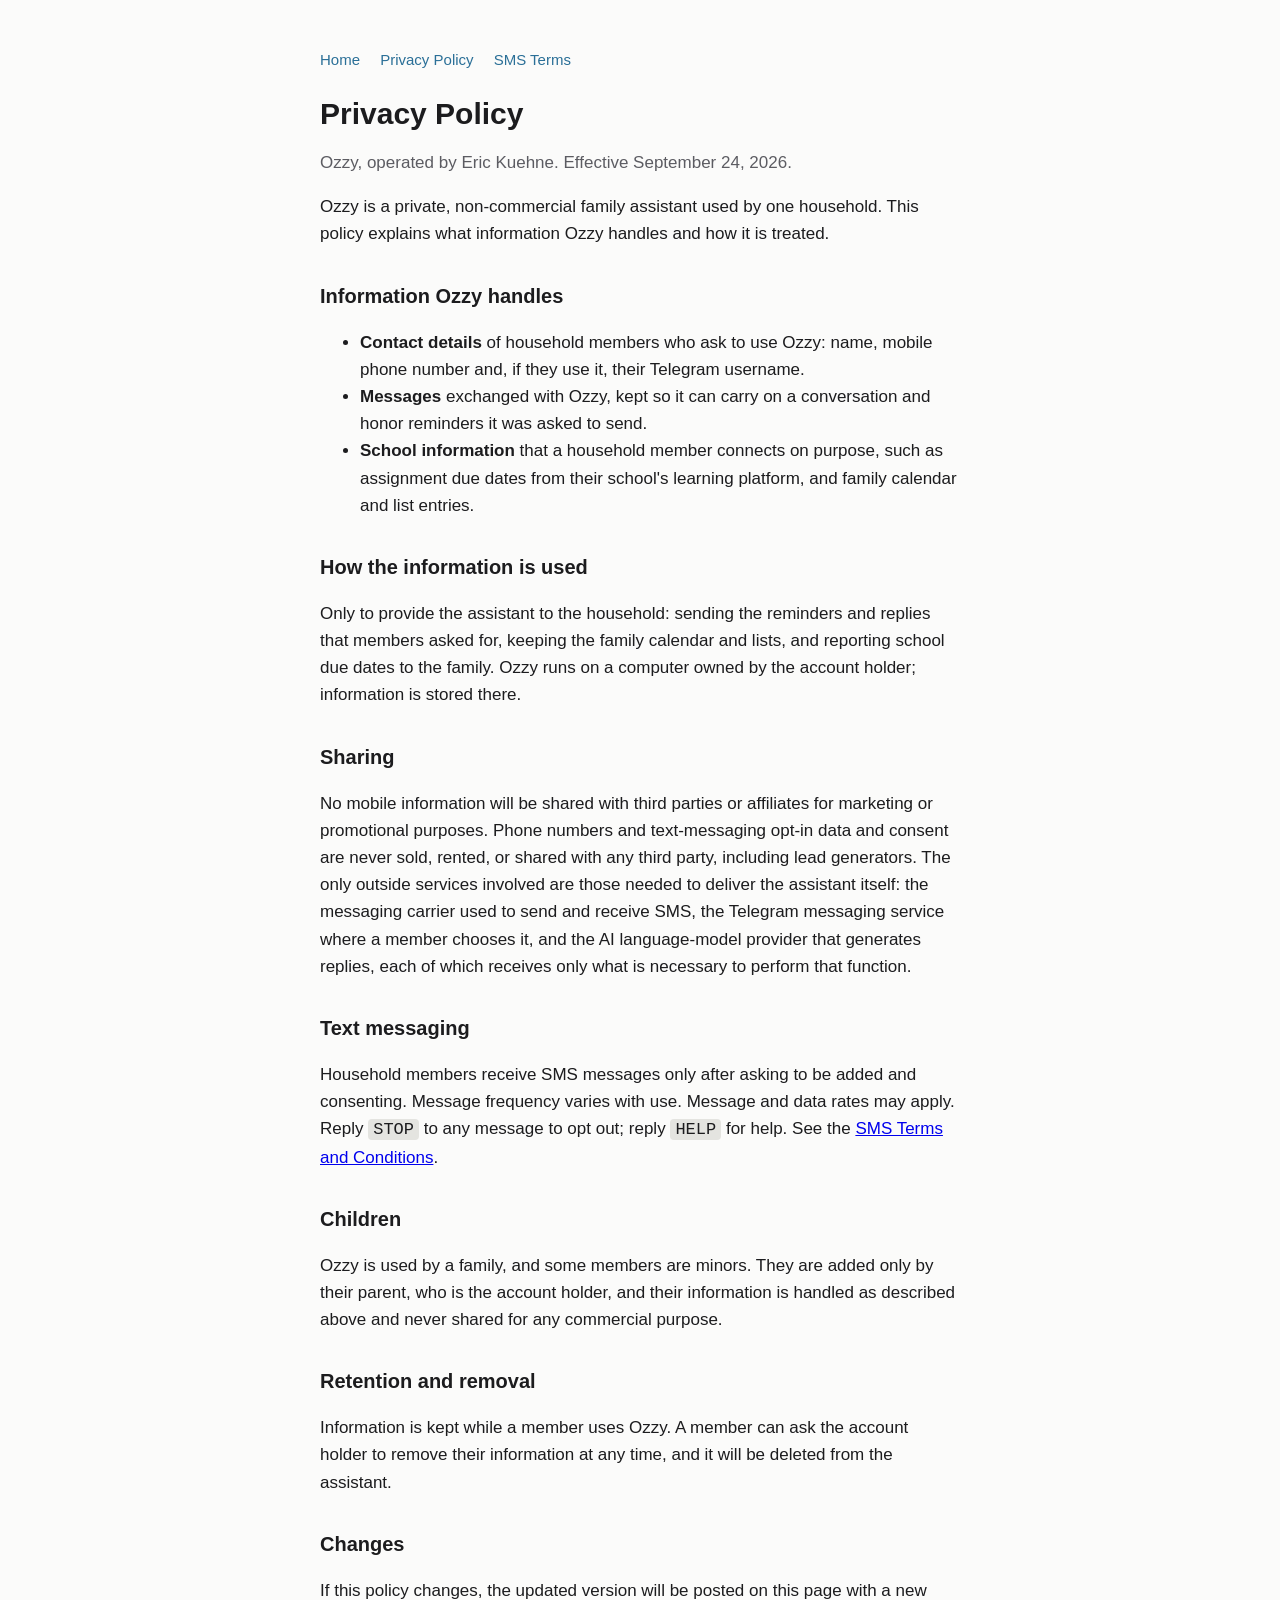
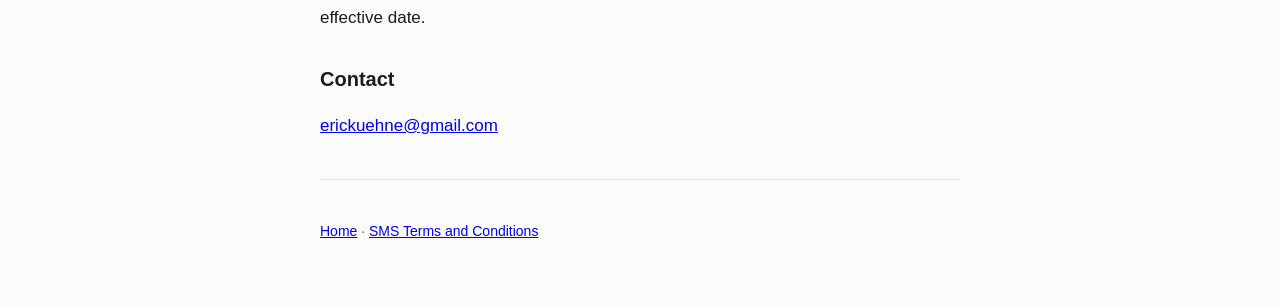
==== privacy.html @ 7b053467 "Ozzy site: home, privacy policy, SMS terms" ====
<!doctype html>
<html lang="en">
<head>
<meta charset="utf-8">
<meta name="viewport" content="width=device-width, initial-scale=1">
<title>Ozzy Privacy Policy</title>
<link rel="stylesheet" href="style.css">
</head>
<body>
<main>
<header><nav><a href="./">Home</a> <a href="privacy.html">Privacy Policy</a> <a href="terms.html">SMS Terms</a></nav></header>
<h1>Privacy Policy</h1>
<p class="muted">Ozzy, operated by Eric Kuehne. Effective September 24, 2026.</p>

<p>Ozzy is a private, non-commercial family assistant used by one household. This policy explains what information Ozzy handles and how it is treated.</p>

<h2>Information Ozzy handles</h2>
<ul>
<li><strong>Contact details</strong> of household members who ask to use Ozzy: name, mobile phone number and, if they use it, their Telegram username.</li>
<li><strong>Messages</strong> exchanged with Ozzy, kept so it can carry on a conversation and honor reminders it was asked to send.</li>
<li><strong>School information</strong> that a household member connects on purpose, such as assignment due dates from their school's learning platform, and family calendar and list entries.</li>
</ul>

<h2>How the information is used</h2>
<p>Only to provide the assistant to the household: sending the reminders and replies that members asked for, keeping the family calendar and lists, and reporting school due dates to the family. Ozzy runs on a computer owned by the account holder; information is stored there.</p>

<h2>Sharing</h2>
<p>No mobile information will be shared with third parties or affiliates for marketing or promotional purposes. Phone numbers and text-messaging opt-in data and consent are never sold, rented, or shared with any third party, including lead generators. The only outside services involved are those needed to deliver the assistant itself: the messaging carrier used to send and receive SMS, the Telegram messaging service where a member chooses it, and the AI language-model provider that generates replies, each of which receives only what is necessary to perform that function.</p>

<h2>Text messaging</h2>
<p>Household members receive SMS messages only after asking to be added and consenting. Message frequency varies with use. Message and data rates may apply. Reply <code>STOP</code> to any message to opt out; reply <code>HELP</code> for help. See the <a href="terms.html">SMS Terms and Conditions</a>.</p>

<h2>Children</h2>
<p>Ozzy is used by a family, and some members are minors. They are added only by their parent, who is the account holder, and their information is handled as described above and never shared for any commercial purpose.</p>

<h2>Retention and removal</h2>
<p>Information is kept while a member uses Ozzy. A member can ask the account holder to remove their information at any time, and it will be deleted from the assistant.</p>

<h2>Changes</h2>
<p>If this policy changes, the updated version will be posted on this page with a new effective date.</p>

<h2>Contact</h2>
<p><a href="mailto:erickuehne@gmail.com">erickuehne@gmail.com</a></p>

<hr>
<footer><a href="./">Home</a> · <a href="terms.html">SMS Terms and Conditions</a></footer>
</main>
</body>
</html>
---- style.css ----
:root { --fg: #1c1c1e; --muted: #5c5c62; --bg: #fbfbfa; --accent: #2a6f97; --line: #e4e4e0; }
@media (prefers-color-scheme: dark) { :root { --fg: #ececec; --muted: #a6a6ad; --bg: #141416; --accent: #7fb3d5; --line: #2c2c30; } }
* { box-sizing: border-box; }
body { margin: 0; background: var(--bg); color: var(--fg); font: 17px/1.6 -apple-system, "Segoe UI", Helvetica, Arial, sans-serif; }
main { max-width: 680px; margin: 0 auto; padding: 48px 20px 64px; }
header nav { font-size: 15px; color: var(--muted); }
header nav a { color: var(--accent); text-decoration: none; margin-right: 16px; }
h1 { font-size: 30px; line-height: 1.2; margin: 24px 0 8px; }
h2 { font-size: 20px; margin: 32px 0 8px; }
p, li { color: var(--fg); }
.muted { color: var(--muted); }
hr { border: 0; border-top: 1px solid var(--line); margin: 40px 0; }
footer { font-size: 14px; color: var(--muted); }
code { background: var(--line); padding: 1px 5px; border-radius: 4px; }
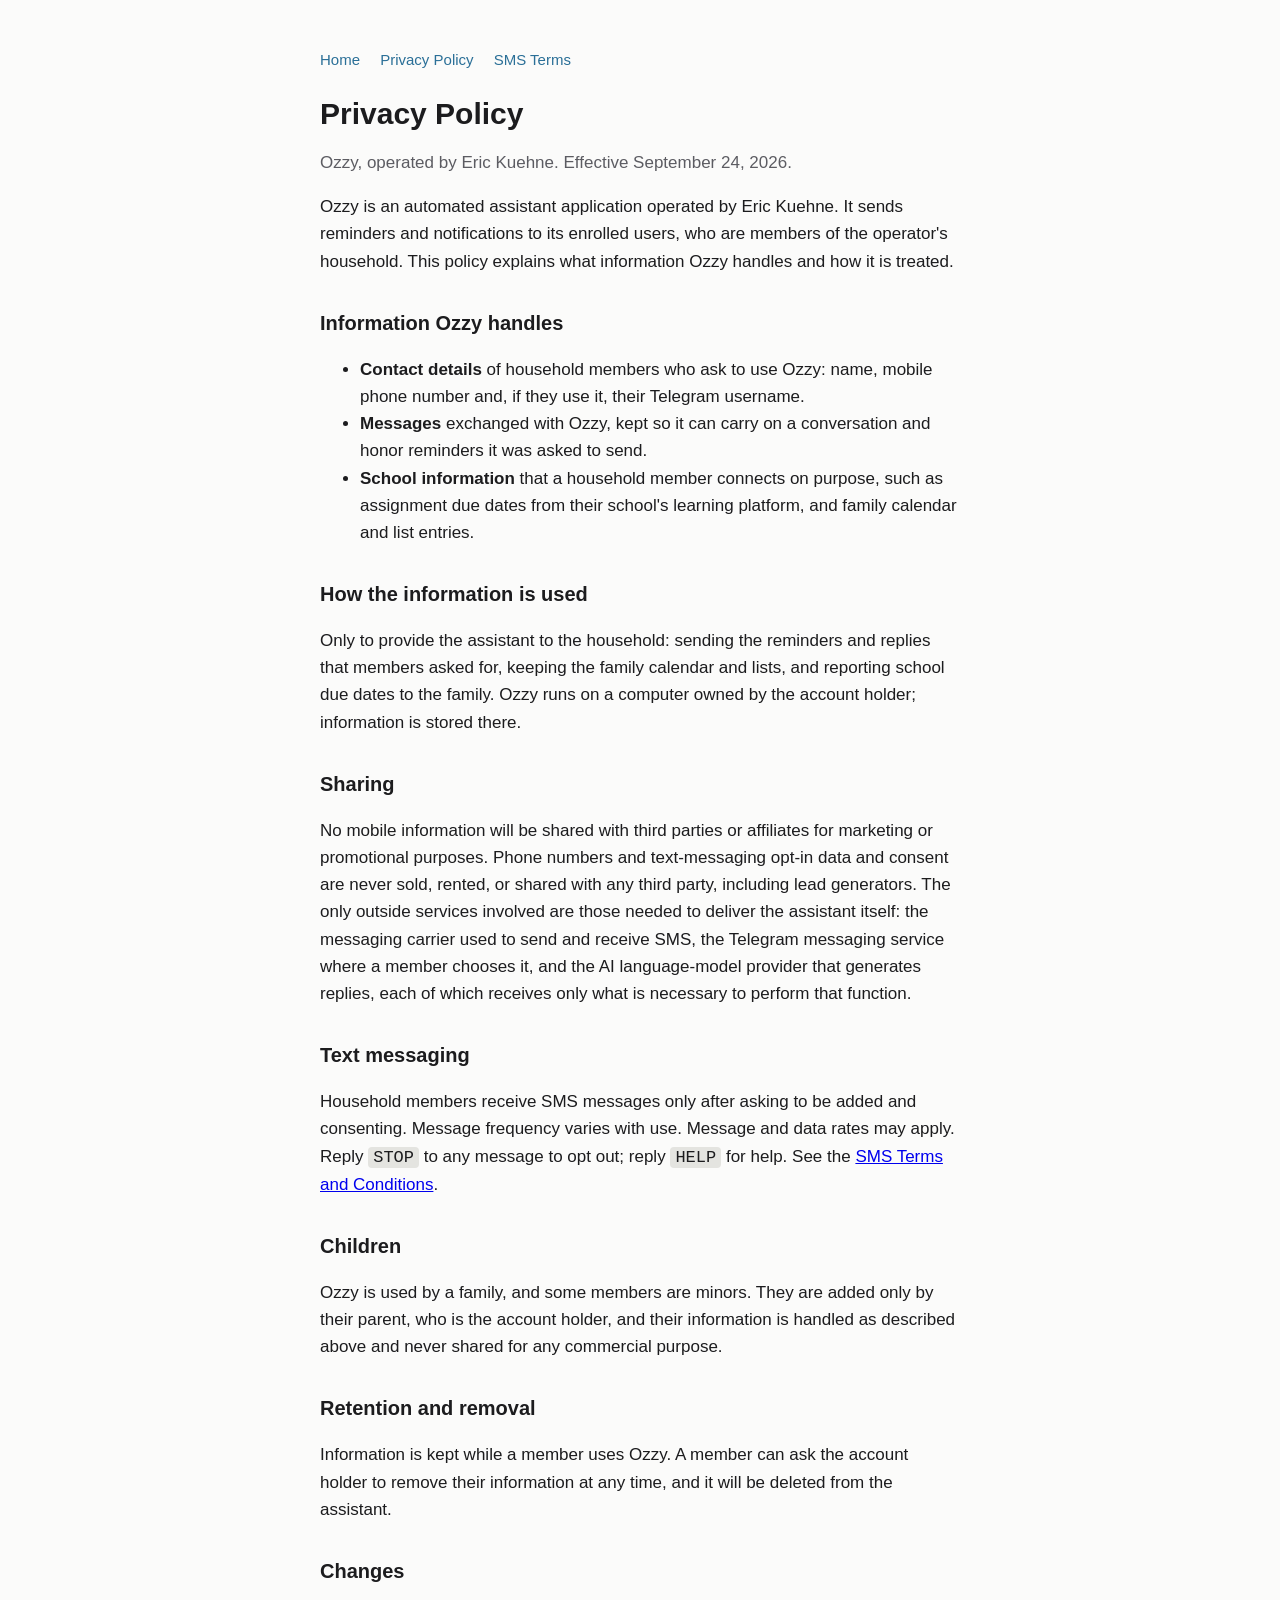
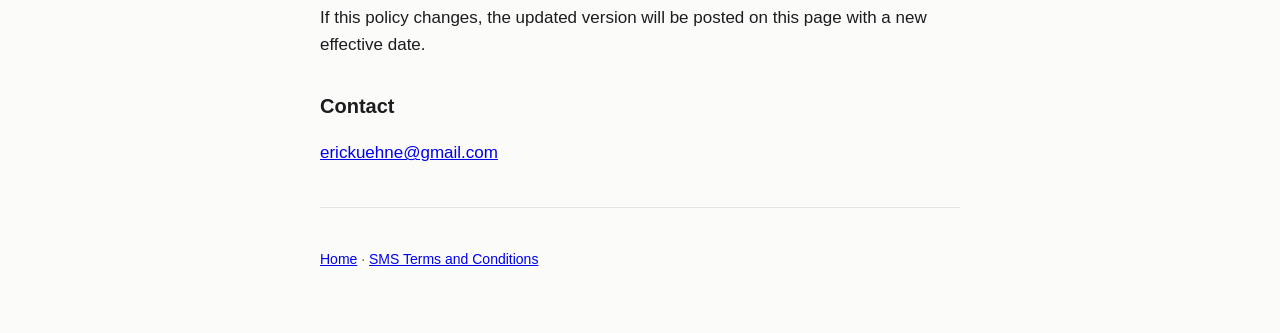
==== commit 9cbdc8d8: "Describe Ozzy as an automated application; brand name on pages" ====
--- a/privacy.html
+++ b/privacy.html
@@ -12,7 +12,7 @@
 <h1>Privacy Policy</h1>
 <p class="muted">Ozzy, operated by Eric Kuehne. Effective September 24, 2026.</p>
 
-<p>Ozzy is a private, non-commercial family assistant used by one household. This policy explains what information Ozzy handles and how it is treated.</p>
+<p>Ozzy is an automated assistant application operated by Eric Kuehne. It sends reminders and notifications to its enrolled users, who are members of the operator's household. This policy explains what information Ozzy handles and how it is treated.</p>
 
 <h2>Information Ozzy handles</h2>
 <ul>
--- a/style.css
+++ b/style.css
@@ -12,3 +12,4 @@
 hr { border: 0; border-top: 1px solid var(--line); margin: 40px 0; }
 footer { font-size: 14px; color: var(--muted); }
 code { background: var(--line); padding: 1px 5px; border-radius: 4px; }
+blockquote { margin: 12px 0; padding: 4px 16px; border-left: 3px solid var(--accent); color: var(--fg); }
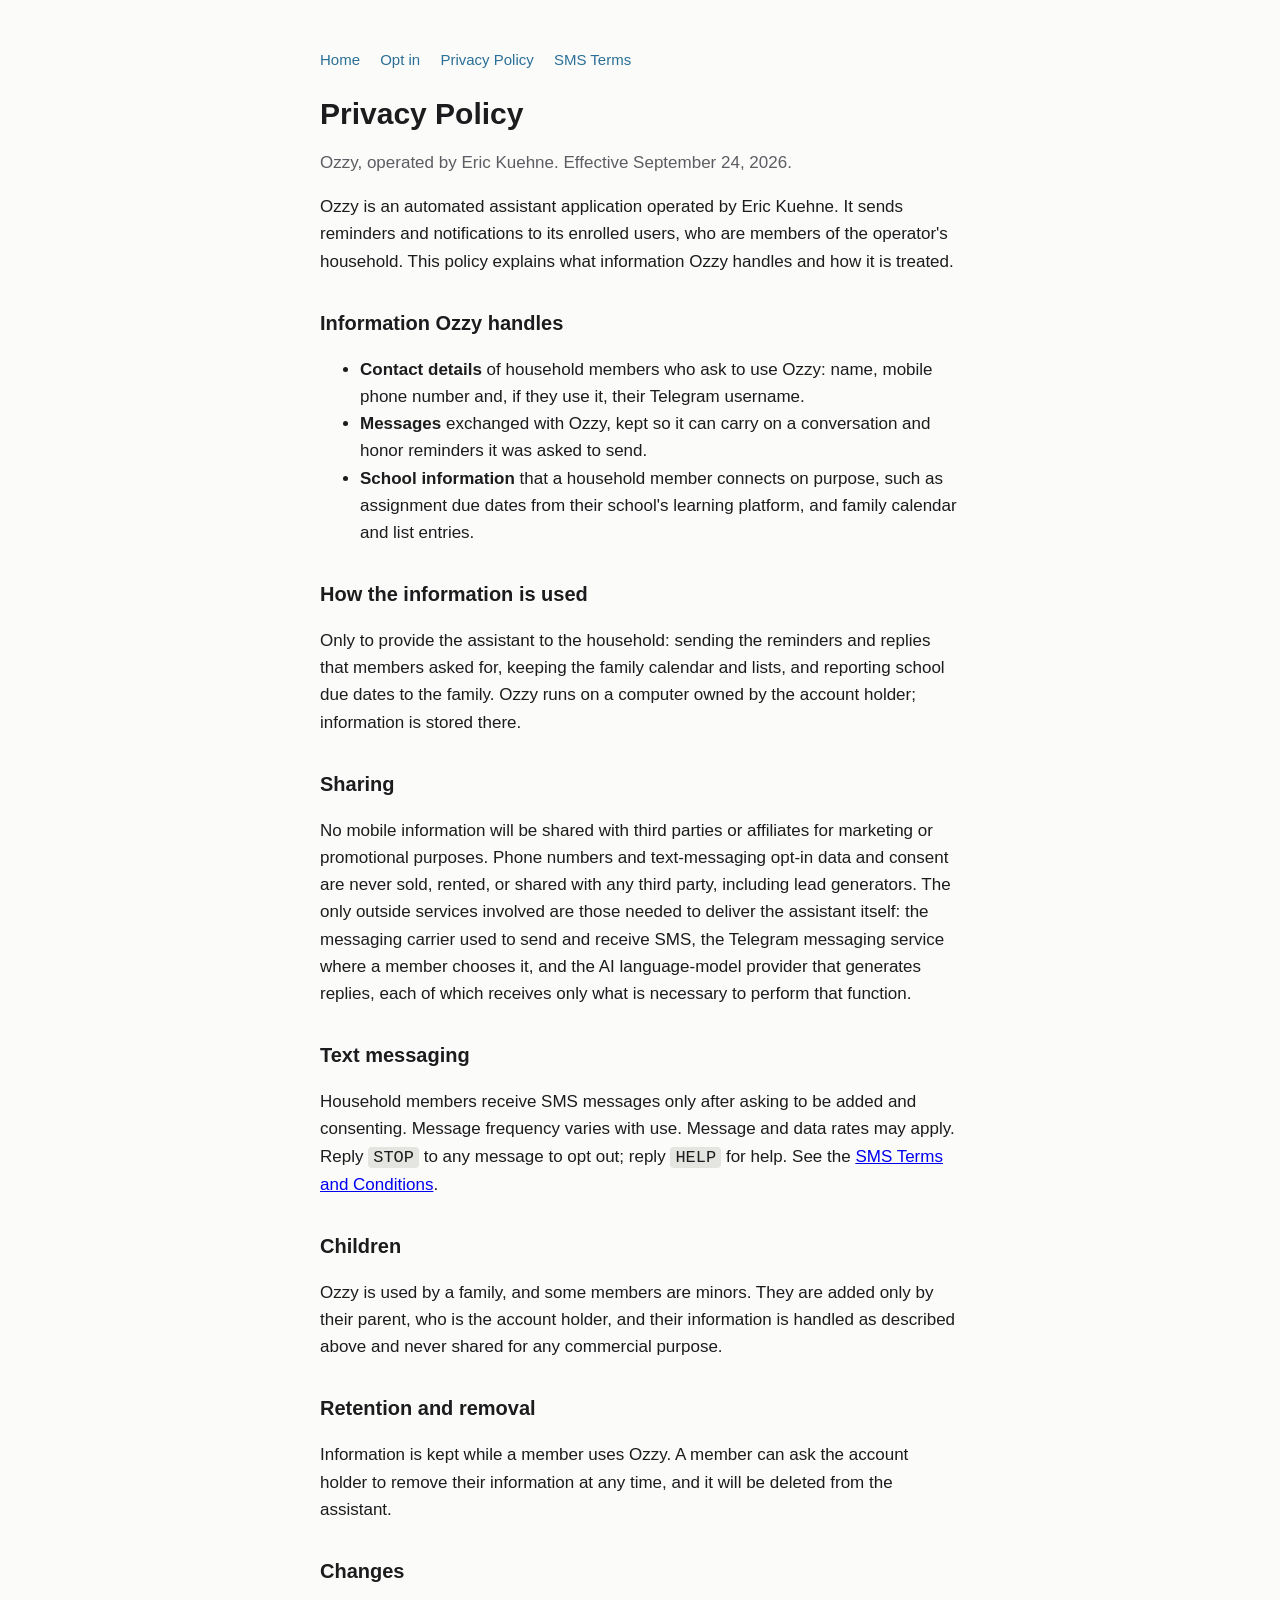
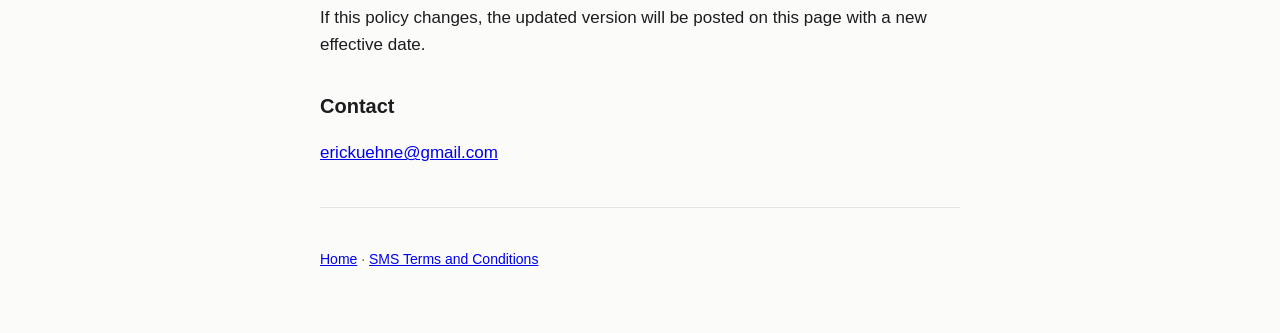
==== commit a101f550: "Add the opt-in page: web consent form beside the verbal script Co-Authored-By: Claude Fable 5.1 <nor" ====
--- a/privacy.html
+++ b/privacy.html
@@ -8,7 +8,7 @@
 </head>
 <body>
 <main>
-<header><nav><a href="./">Home</a> <a href="privacy.html">Privacy Policy</a> <a href="terms.html">SMS Terms</a></nav></header>
+<header><nav><a href="./">Home</a> <a href="opt-in.html">Opt in</a> <a href="privacy.html">Privacy Policy</a> <a href="terms.html">SMS Terms</a></nav></header>
 <h1>Privacy Policy</h1>
 <p class="muted">Ozzy, operated by Eric Kuehne. Effective September 24, 2026.</p>
 
--- a/style.css
+++ b/style.css
@@ -13,3 +13,10 @@
 footer { font-size: 14px; color: var(--muted); }
 code { background: var(--line); padding: 1px 5px; border-radius: 4px; }
 blockquote { margin: 12px 0; padding: 4px 16px; border-left: 3px solid var(--accent); color: var(--fg); }
+form { margin: 24px 0; padding: 20px; border: 1px solid var(--line); border-radius: 10px; }
+form label { display: block; font-size: 15px; color: var(--muted); margin: 14px 0 4px; }
+form input[type=text], form input[type=tel] { width: 100%; font: inherit; color: var(--fg); background: var(--bg); border: 1px solid var(--line); border-radius: 6px; padding: 8px 10px; }
+.consent { display: grid; grid-template-columns: 24px 1fr; gap: 10px; align-items: start; margin: 18px 0; }
+.consent input { margin: 6px 0 0; width: 18px; height: 18px; }
+.consent label { margin: 0; font-size: 15px; line-height: 1.5; color: var(--fg); }
+button { font: inherit; font-weight: 600; color: #fff; background: var(--accent); border: 0; border-radius: 8px; padding: 10px 18px; cursor: pointer; }
